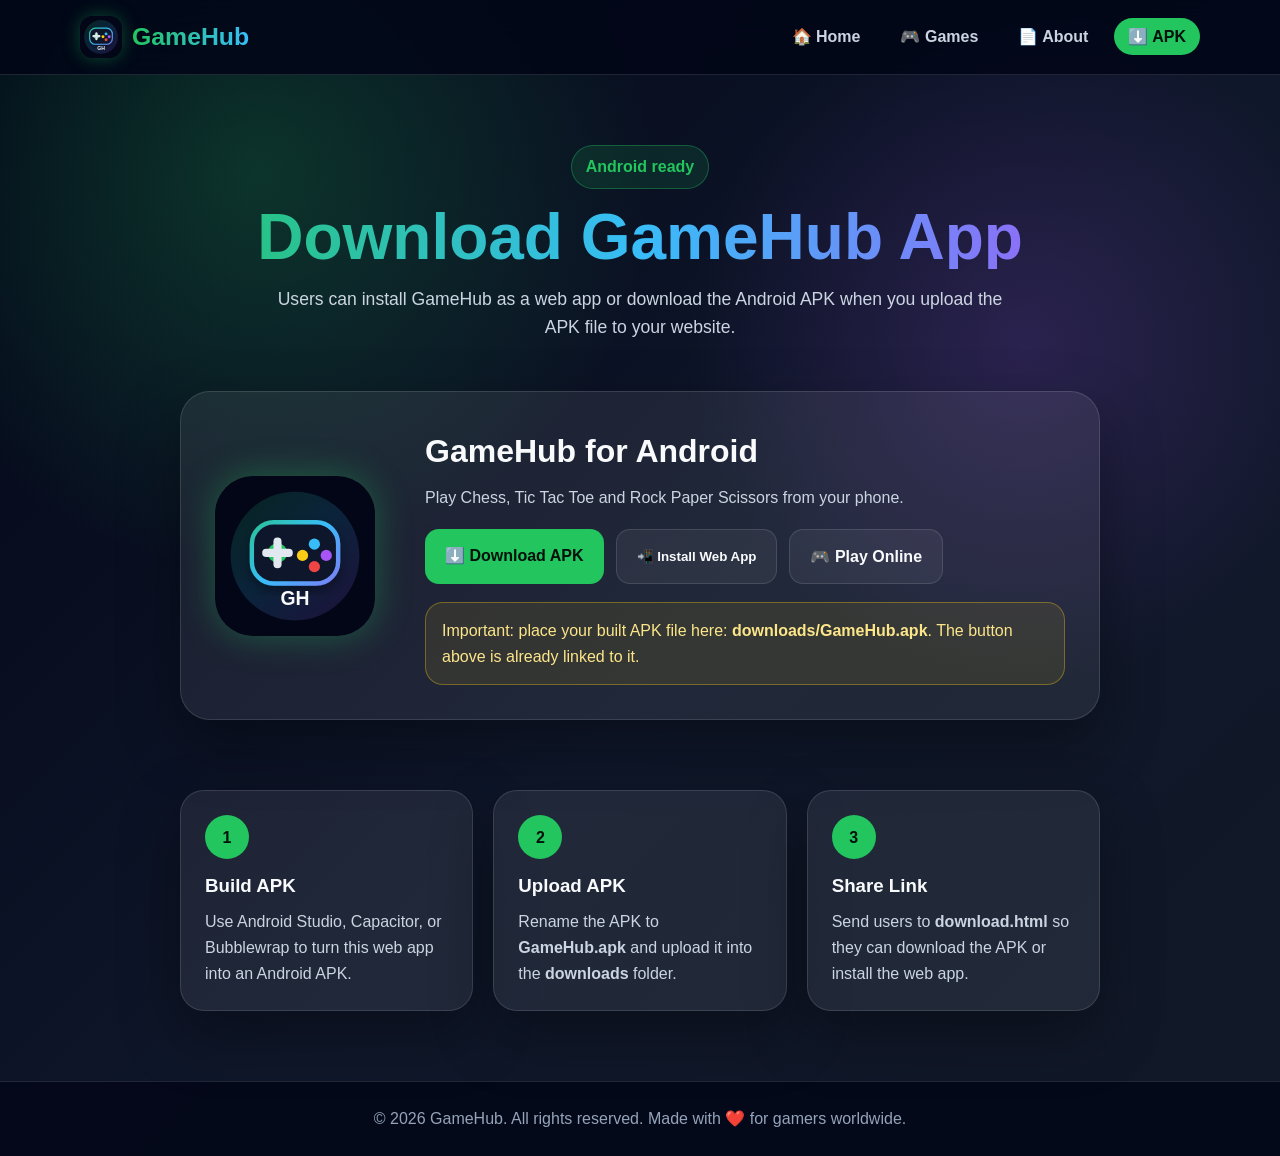
==== download.html @ 4a3d2f65 "Add files via upload" ====
<!DOCTYPE html>
<html lang="en">
<head>
    <link rel="icon" type="image/svg+xml" href="assets/gamehub-logo.svg">
    <link rel="manifest" href="manifest.json">
    <meta name="theme-color" content="#22c55e">
    <meta charset="UTF-8">
    <meta name="viewport" content="width=device-width, initial-scale=1.0">
    <title>Download GameHub APK</title>
    <link rel="stylesheet" href="css/download.css">
    <script defer src="js/download.js"></script>
</head>
<body>
    <header class="site-header">
        <nav class="navbar">
            <a href="index.html" class="nav-logo">
                <img src="assets/gamehub-logo.svg" alt="GameHub Logo">
                <span>GameHub</span>
            </a>
            <button class="menu-toggle" aria-label="Open navigation menu"><span></span><span></span><span></span></button>
            <ul class="nav-menu">
                <li><a href="index.html" class="nav-link">🏠 Home</a></li>
                <li><a href="games.html" class="nav-link">🎮 Games</a></li>
                <li><a href="about.html" class="nav-link">📄 About</a></li>
                <li><a href="download.html" class="nav-link active">⬇️ APK</a></li>
            </ul>
        </nav>
    </header>

    <main>
        <section class="download-hero">
            <span class="eyebrow">Android ready</span>
            <h1>Download GameHub App</h1>
            <p>Users can install GameHub as a web app or download the Android APK when you upload the APK file to your website.</p>
        </section>

        <section class="download-card">
            <img class="app-icon" src="assets/gamehub-logo.svg" alt="GameHub App Logo">
            <div class="download-info">
                <h2>GameHub for Android</h2>
                <p>Play Chess, Tic Tac Toe and Rock Paper Scissors from your phone.</p>
                <div class="button-row">
                    <a class="btn btn-primary" href="downloads/GameHub.apk" download>⬇️ Download APK</a>
                    <button class="btn btn-ghost" id="pwaInstallBtn">📲 Install Web App</button>
                    <a class="btn btn-ghost" href="games.html">🎮 Play Online</a>
                </div>
                <div class="notice">
                    Important: place your built APK file here: <strong>downloads/GameHub.apk</strong>. The button above is already linked to it.
                </div>
            </div>
        </section>

        <section class="steps">
            <article class="step">
                <span>1</span>
                <h3>Build APK</h3>
                <p>Use Android Studio, Capacitor, or Bubblewrap to turn this web app into an Android APK.</p>
            </article>
            <article class="step">
                <span>2</span>
                <h3>Upload APK</h3>
                <p>Rename the APK to <strong>GameHub.apk</strong> and upload it into the <strong>downloads</strong> folder.</p>
            </article>
            <article class="step">
                <span>3</span>
                <h3>Share Link</h3>
                <p>Send users to <strong>download.html</strong> so they can download the APK or install the web app.</p>
            </article>
        </section>
    </main>

    <footer class="footer"><p>&copy; 2026 GameHub. All rights reserved. Made with ❤️ for gamers worldwide.</p></footer>
</body>
</html>
---- css/download.css ----
*{margin:0;padding:0;box-sizing:border-box}
:root{--bg:#020617;--panel:rgba(15,23,42,.86);--panel-light:rgba(255,255,255,.075);--text:#f8fafc;--muted:#cbd5e1;--green:#22c55e;--blue:#38bdf8;--purple:#a855f7;--red:#ef4444;--yellow:#facc15;--border:rgba(255,255,255,.12);--shadow:0 24px 60px rgba(0,0,0,.35)}
body{font-family:"Segoe UI",Tahoma,Geneva,Verdana,sans-serif;min-height:100vh;color:var(--text);background:radial-gradient(circle at 20% 15%,rgba(34,197,94,.22),transparent 28%),radial-gradient(circle at 80% 30%,rgba(168,85,247,.18),transparent 26%),linear-gradient(135deg,#020617,#0f172a 55%,#111827);line-height:1.6}
.site-header{position:sticky;top:0;z-index:50;background:rgba(2,6,23,.88);backdrop-filter:blur(18px);border-bottom:1px solid var(--border)}
.navbar{width:min(1120px,92%);margin:auto;min-height:74px;display:flex;align-items:center;justify-content:space-between}
.nav-logo{color:var(--text);font-size:1.55rem;font-weight:900;text-decoration:none;display:flex;align-items:center;gap:10px}
.nav-logo img{width:42px;height:42px;border-radius:13px;box-shadow:0 0 18px rgba(34,197,94,.35)}
.nav-logo span{background:linear-gradient(90deg,var(--green),var(--blue));-webkit-background-clip:text;-webkit-text-fill-color:transparent}
.nav-menu{list-style:none;display:flex;gap:12px}.nav-link{color:var(--muted);text-decoration:none;padding:10px 14px;border-radius:999px;font-weight:800;transition:.25s}.nav-link:hover,.nav-link.active{color:#02110a;background:var(--green)}
.menu-toggle{display:none;background:transparent;border:0;cursor:pointer}.menu-toggle span{display:block;width:26px;height:3px;background:var(--text);margin:5px 0;border-radius:99px}
.download-hero{width:min(1050px,92%);margin:auto;padding:70px 0 30px;text-align:center}.eyebrow{display:inline-block;color:var(--green);background:rgba(34,197,94,.13);border:1px solid rgba(34,197,94,.35);padding:8px 14px;border-radius:999px;margin-bottom:16px;font-weight:900}.download-hero h1{font-size:clamp(2.3rem,5vw,4.4rem);line-height:1;margin-bottom:16px;background:linear-gradient(90deg,var(--green),var(--blue),var(--purple));-webkit-background-clip:text;-webkit-text-fill-color:transparent}.download-hero p{color:var(--muted);font-size:1.1rem;max-width:760px;margin:auto}
.download-card{width:min(920px,92%);margin:20px auto 70px;padding:34px;border-radius:30px;background:var(--panel-light);border:1px solid var(--border);box-shadow:var(--shadow);display:grid;grid-template-columns:180px 1fr;gap:30px;align-items:center}.app-icon{width:160px;height:160px;border-radius:38px;box-shadow:0 0 35px rgba(34,197,94,.35)}.download-info h2{font-size:2rem;margin-bottom:8px}.download-info p{color:var(--muted);margin-bottom:18px}.button-row{display:flex;gap:12px;flex-wrap:wrap}.btn{border:none;border-radius:14px;padding:14px 20px;text-decoration:none;font-weight:900;cursor:pointer;transition:.25s;display:inline-block}.btn-primary{background:var(--green);color:#02110a}.btn-primary:hover{background:#16a34a;transform:translateY(-3px)}.btn-ghost{color:var(--text);border:1px solid var(--border);background:rgba(255,255,255,.06)}.btn-ghost:hover{border-color:var(--green);transform:translateY(-3px)}
.notice{margin-top:18px;padding:15px 16px;border-radius:18px;border:1px solid rgba(250,204,21,.35);background:rgba(250,204,21,.09);color:#fde68a}.steps{width:min(920px,92%);margin:0 auto 70px;display:grid;grid-template-columns:repeat(3,1fr);gap:20px}.step{padding:24px;border-radius:24px;background:var(--panel-light);border:1px solid var(--border);box-shadow:var(--shadow)}.step span{display:grid;place-items:center;width:44px;height:44px;border-radius:50%;background:var(--green);color:#02110a;font-weight:900;margin-bottom:12px}.step h3{margin-bottom:8px}.step p{color:var(--muted)}.footer{text-align:center;color:#94a3b8;padding:24px 10px;border-top:1px solid var(--border);background:rgba(2,6,23,.8)}
@media(max-width:820px){.menu-toggle{display:block}.nav-menu{position:absolute;top:74px;left:4%;right:4%;display:none;flex-direction:column;padding:16px;background:#020617;border:1px solid var(--border);border-radius:18px}.nav-menu.show{display:flex}.download-card{grid-template-columns:1fr;text-align:center}.app-icon{margin:auto}.button-row{justify-content:center}.steps{grid-template-columns:1fr}.nav-logo img{width:36px;height:36px}}
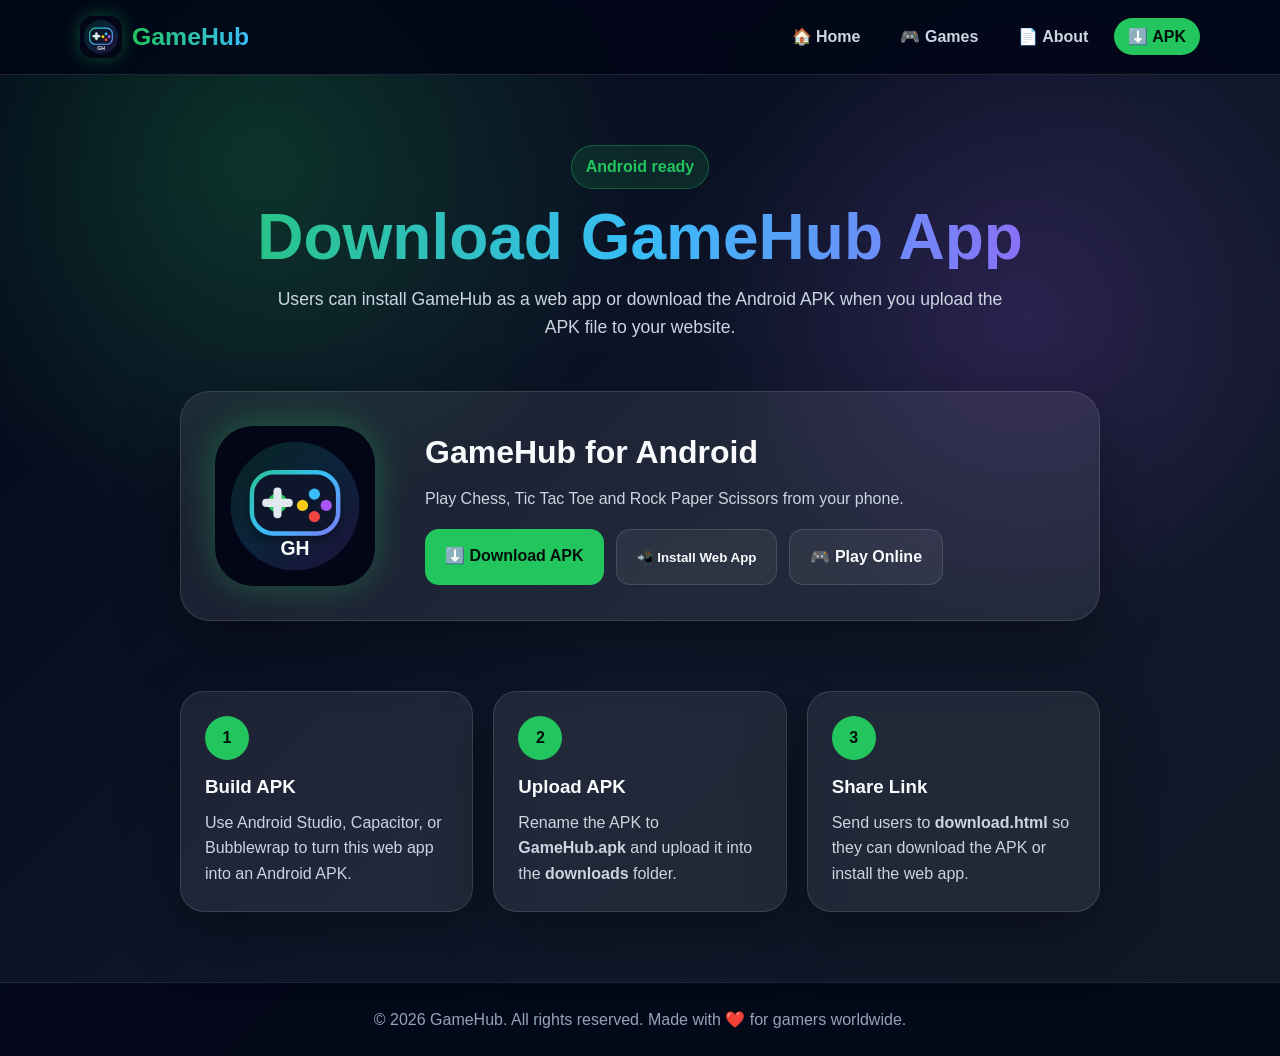
==== commit 6edf7990: "Update download.html" ====
--- a/download.html
+++ b/download.html
@@ -44,9 +44,6 @@
                     <button class="btn btn-ghost" id="pwaInstallBtn">📲 Install Web App</button>
                     <a class="btn btn-ghost" href="games.html">🎮 Play Online</a>
                 </div>
-                <div class="notice">
-                    Important: place your built APK file here: <strong>downloads/GameHub.apk</strong>. The button above is already linked to it.
-                </div>
             </div>
         </section>
 
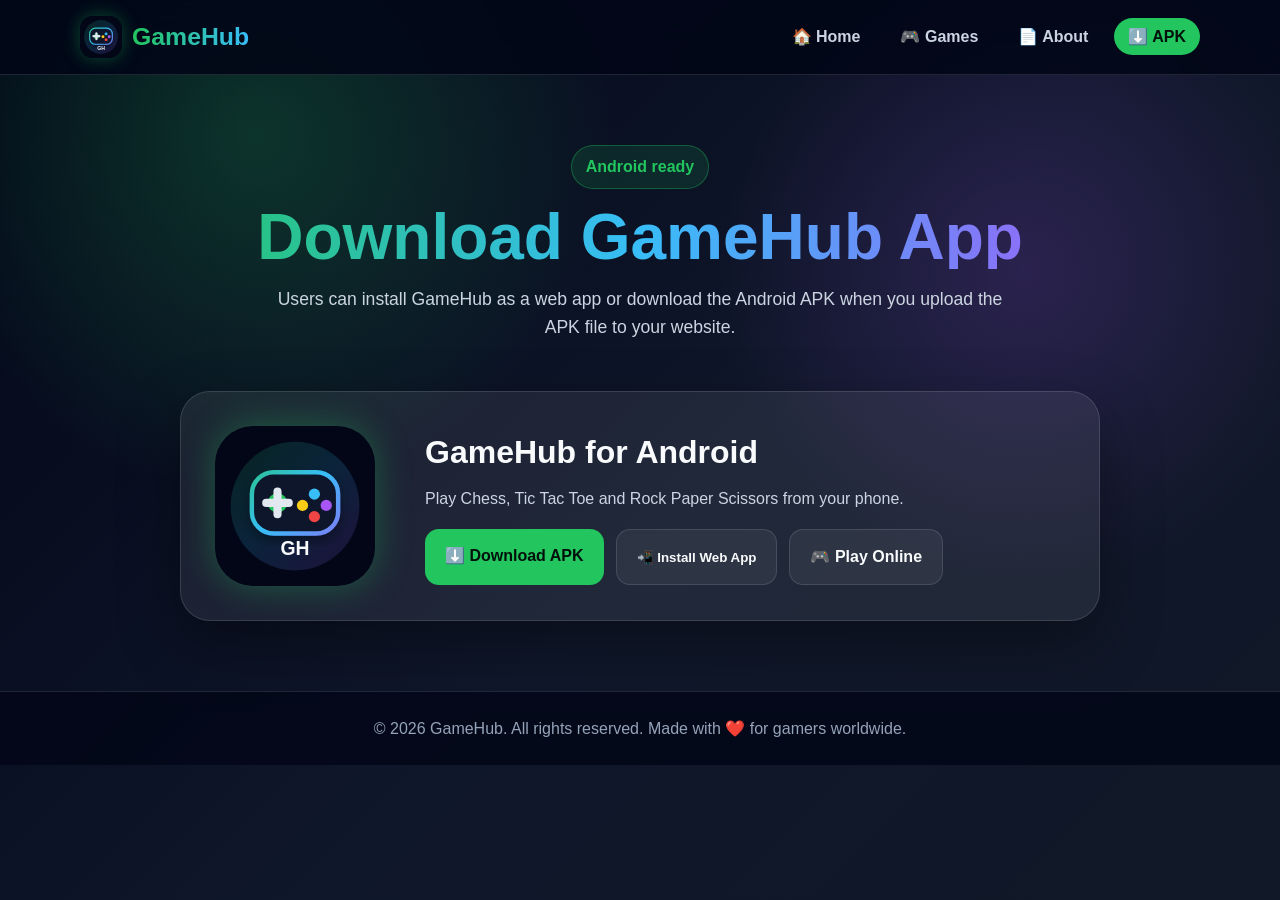
==== commit acc93888: "Update download.html" ====
--- a/download.html
+++ b/download.html
@@ -46,24 +46,6 @@
                 </div>
             </div>
         </section>
-
-        <section class="steps">
-            <article class="step">
-                <span>1</span>
-                <h3>Build APK</h3>
-                <p>Use Android Studio, Capacitor, or Bubblewrap to turn this web app into an Android APK.</p>
-            </article>
-            <article class="step">
-                <span>2</span>
-                <h3>Upload APK</h3>
-                <p>Rename the APK to <strong>GameHub.apk</strong> and upload it into the <strong>downloads</strong> folder.</p>
-            </article>
-            <article class="step">
-                <span>3</span>
-                <h3>Share Link</h3>
-                <p>Send users to <strong>download.html</strong> so they can download the APK or install the web app.</p>
-            </article>
-        </section>
     </main>
 
     <footer class="footer"><p>&copy; 2026 GameHub. All rights reserved. Made with ❤️ for gamers worldwide.</p></footer>
